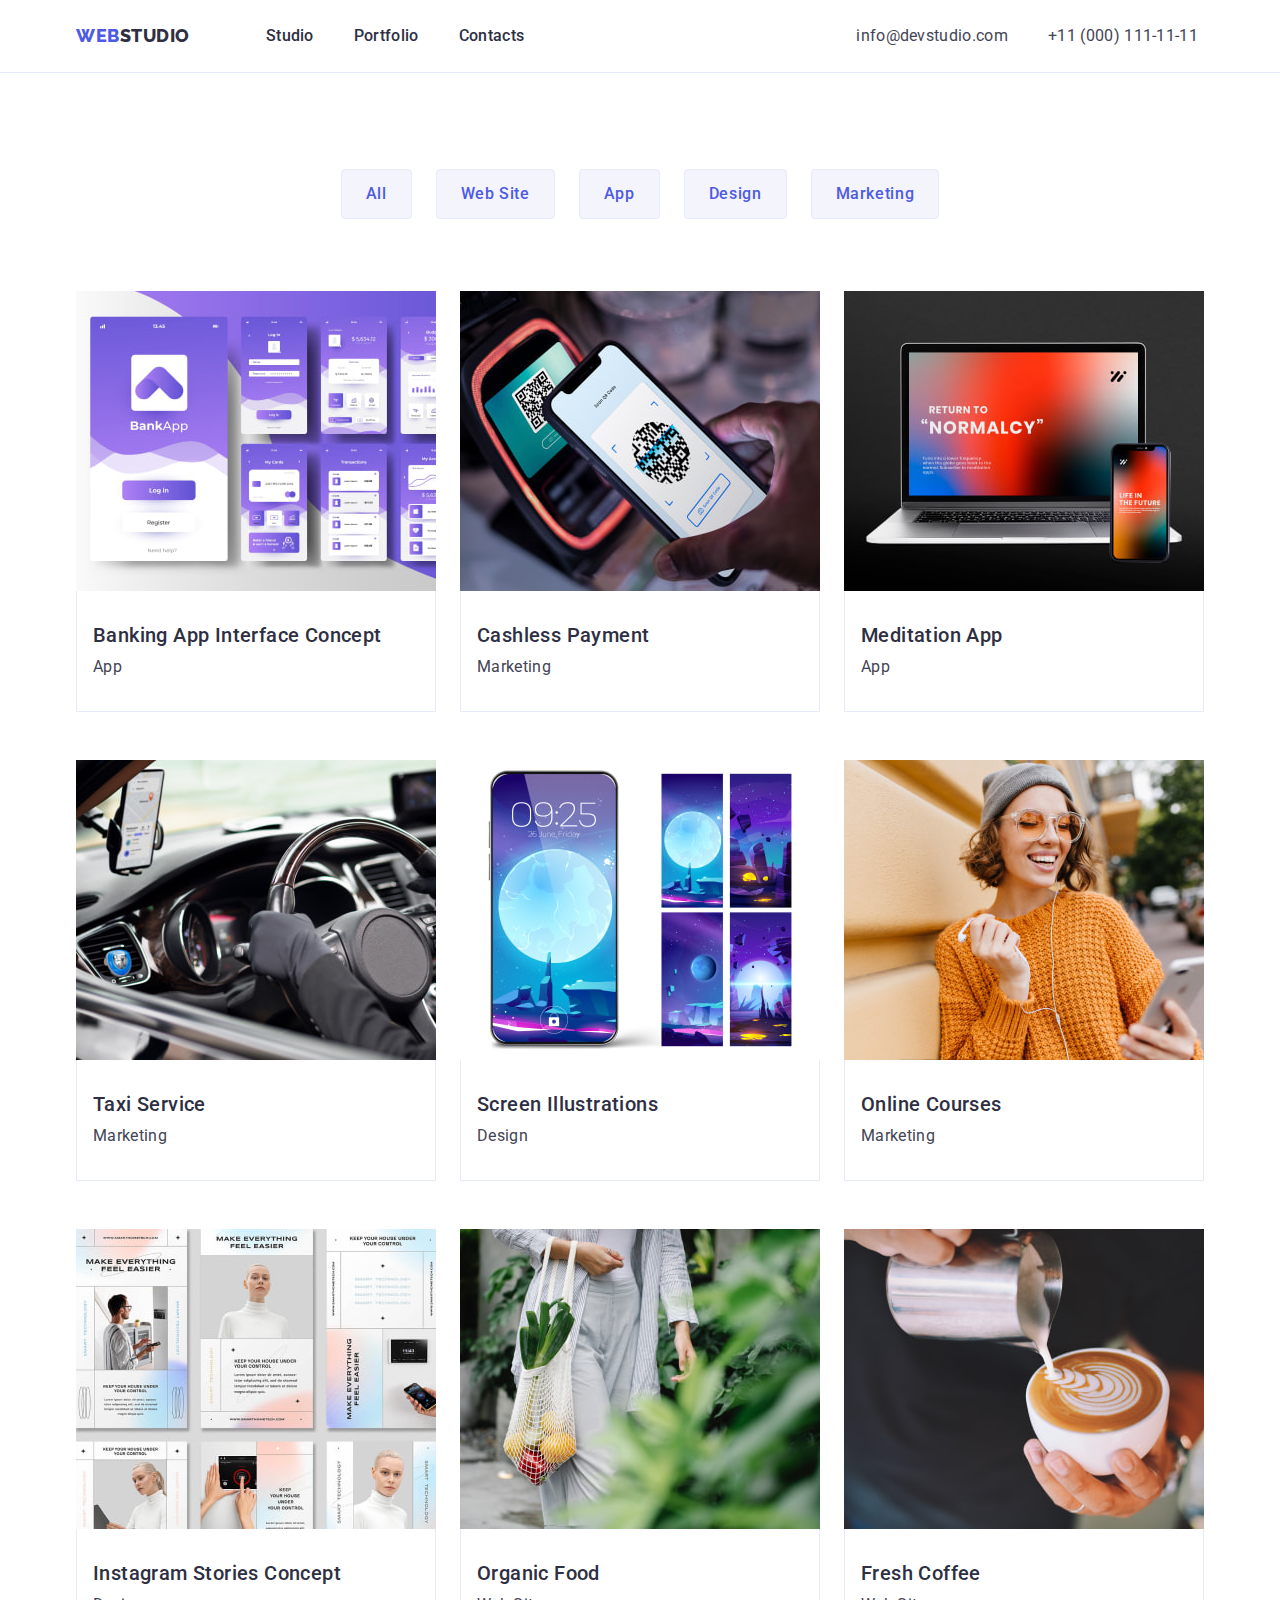
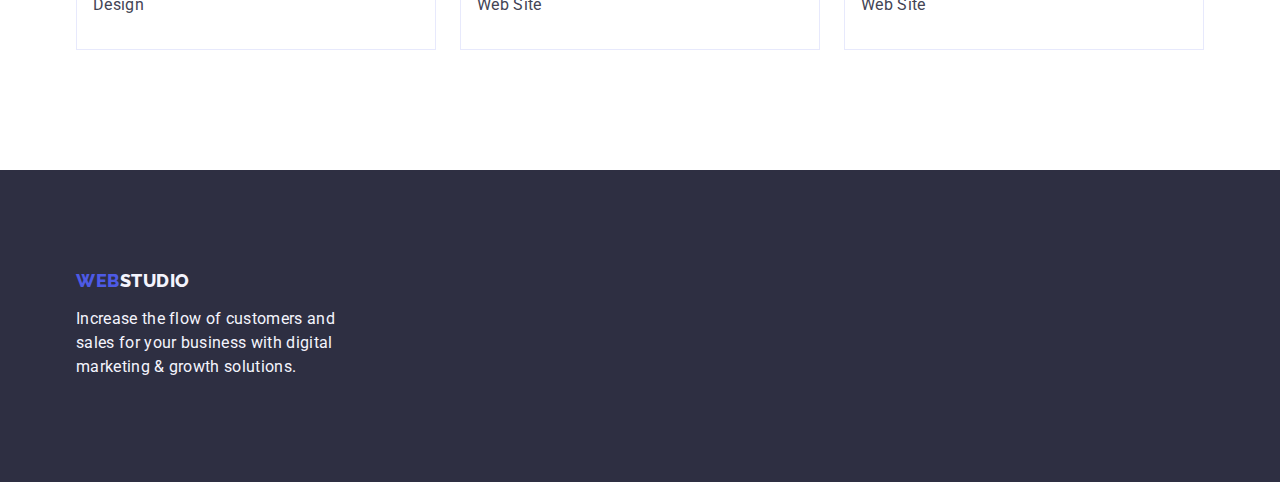
==== portfolio.html @ c2a58e36 "Initial commit" ====
<!DOCTYPE html>
<html lang="en">
  <head>
    <meta charset="UTF-8" />
    <meta http-equiv="X-UA-Compatible" content="IE=edge" />
    <meta name="viewport" content="width=device-width, initial-scale=1.0" />
    <title>WebSTUDIO</title>
    <link
      rel="stylesheet"
      href="https://cdn.jsdelivr.net/npm/modern-normalize@1.1.0/modern-normalize.min.css"
    />
    <link rel="preconnect" href="https://fonts.googleapis.com" />
    <link rel="preconnect" href="https://fonts.gstatic.com" crossorigin />
    <link
      href="https://fonts.googleapis.com/css2?family=Raleway:wght@800&family=Roboto:wght@400;500;700;900&display=swap"
      rel="stylesheet"
    />
    <link rel="stylesheet" href="./css/styles.css" />
  </head>
  <body>
    <!-- Верхушка -->
    <header class="header">
      <div class="container header-container">
        <nav class="list nav-list">
          <a class="logo link" href="./index.html"
            >Web<span class="logo-text-header">Studio</span></a
          >
          <ul class="menu list">
            <li><a class="link menu-item" href="./index.html">Studio</a></li>
            <li>
              <a class="link menu-item" href="./portfolio.html">Portfolio</a>
            </li>
            <li><a class="link menu-item" href="">Contacts</a></li>
          </ul>
        </nav>
        <!-- Контакти -->
        <address class="address address-list">
          <ul class="list contacts-list">
            <li>
              <a class="link contacts" href="mailto:info@devstudio.com"
                >info@devstudio.com</a
              >
            </li>
            <li>
              <a class="link contacts" href="tel:+110001111111"
                >+11 (000) 111-11-11</a
              >
            </li>
          </ul>
        </address>
      </div>
    </header>
    <!-- Основний контент -->
    <main>
      <section class="portfolio-section">
        <div class="container">
          <h1 class="hidden">Examples</h1>
          <ul class="filter-menu list">
            <li>
              <button type="button" class="filter-item-button">All</button>
            </li>
            <li>
              <button type="button" class="filter-item-button">Web Site</button>
            </li>
            <li>
              <button type="button" class="filter-item-button">App</button>
            </li>
            <li>
              <button type="button" class="filter-item-button">Design</button>
            </li>
            <li>
              <button type="button" class="filter-item-button">
                Marketing
              </button>
            </li>
          </ul>
          <!-- Приклади робіт -->
          <ul class="list examples-list">
            <li class="examples-item">
              <a class="link" href="">
                <img
                  width="360"
                  height="300"
                  src="./images/portfolio/example1.jpg"
                  alt="bank-app"
                />
                <div class="examples-subscription">
                  <h2 class="examples-names">Banking App Interface Concept</h2>
                  <p class="examples-position">App</p>
                </div></a
              >
            </li>
            <li class="examples-item">
              <a class="link" href=""
                ><img
                  width="360"
                  height="300"
                  src="./images/portfolio/example2.jpg"
                  alt="p2p-pay"
                />
                <div class="examples-subscription">
                  <h2 class="examples-names">Cashless Payment</h2>
                  <p class="examples-position">Marketing</p>
                </div></a
              >
            </li>
            <li class="examples-item">
              <a class="link" href=""
                ><img
                  width="360"
                  height="300"
                  src="./images/portfolio/example3.jpg"
                  alt="laptop-meditation-app"
                />
                <div class="examples-subscription">
                  <h2 class="examples-names">Meditation App</h2>
                  <p class="examples-position">App</p>
                </div></a
              >
            </li>
            <li class="examples-item">
              <a class="link" href=""
                ><img
                  width="360"
                  height="300"
                  src="./images/portfolio/example4.jpg"
                  alt="app-for-taxi"
                />
                <div class="examples-subscription">
                  <h2 class="examples-names">Taxi Service</h2>
                  <p class="examples-position">Marketing</p>
                </div></a
              >
            </li>
            <li class="examples-item">
              <a class="link" href=""
                ><img
                  width="360"
                  height="300"
                  src="./images/portfolio/example5.jpg"
                  alt="wallpapers-for-phone"
                />
                <div class="examples-subscription">
                  <h2 class="examples-names">Screen Illustrations</h2>
                  <p class="examples-position">Design</p>
                </div></a
              >
            </li>
            <li class="examples-item">
              <a class="link" href=""
                ><img
                  width="360"
                  height="300"
                  src="./images/portfolio/example6.jpg"
                  alt="happy-girl-with-phone"
                />
                <div class="examples-subscription">
                  <h2 class="examples-names">Online Courses</h2>
                  <p class="examples-position">Marketing</p>
                </div></a
              >
            </li>
            <li class="examples-item">
              <a class="link" href=""
                ><img
                  width="360"
                  height="300"
                  src="./images/portfolio/example7.jpg"
                  alt="examples-for-storytelling"
                />
                <div class="examples-subscription">
                  <h2 class="examples-names">Instagram Stories Concept</h2>
                  <p class="examples-position">Design</p>
                </div></a
              >
            </li>
            <li class="examples-item">
              <a class="link" href=""
                ><img
                  width="360"
                  height="300"
                  src="./images/portfolio/example8.jpg"
                  alt="organic-food-in-package"
                />
                <div class="examples-subscription">
                  <h2 class="examples-names">Organic Food</h2>
                  <p class="examples-position">Web Site</p>
                </div></a
              >
            </li>
            <li class="examples-item">
              <a class="link" href=""
                ><img
                  width="360"
                  height="300"
                  src="./images/portfolio/example9.jpg"
                  alt="barista-make-coffe"
                />
                <div class="examples-subscription">
                  <h2 class="examples-names">Fresh Coffee</h2>
                  <p class="examples-position">Web Site</p>
                </div></a
              >
            </li>
          </ul>
        </div>
      </section>
    </main>
    <!-- Низ сторінки -->
    <footer class="footer-section">
      <div class="container">
        <a class="logo-footer link" href="./index.html"
          >Web<span class="logo-text-footer">Studio</span></a
        >
        <p class="footer-text">
          Increase the flow of customers and sales for your business with
          digital marketing & growth solutions.
        </p>
      </div>
    </footer>
  </body>
</html>
---- css/styles.css ----
/* root, body */
:root {
  --primaty-font: 'Roboto', sans-serif;
  --secondary-font: 'Raleway', sans-serif;
  --body-color: #434455;
  --button-color: #4d5ae5;
  --button-hoover: #404bbf;
  --secondary-color: #2e2f42;
  --main-background-color: #ffffff;
  --second-background-color: #f4f4fd;
  --button-border-color: #e7e9fc;
}
body {
  font-family: var(--primaty-font);
  color: var(--body-color);
  background-color: var(--main-background-color);
}
/* ========================COMMON========================== */
.list {
  list-style: none;
  color: var(--secondary-color);
  padding: 0;
  margin: 0;
}
.link {
  text-decoration: none;
}
h1,
h2,
h3,
h4,
h5,
h6,
p {
  margin: 0 auto;
}
img {
  display: block;
}
.container {
  width: 1158px;
  margin: 0 auto;
  padding: 0 15px;
}
.hidden {
  position: absolute;
  width: 1px;
  height: 1px;
  margin: -1px;
  border: 0;
  padding: 0;

  white-space: nowrap;
  clip-path: inset(100%);
  clip: rect(0 0 0 0);
  overflow: hidden;
}
/* ========================COMMON========================== */

/* ========================HEADER========================== */
.header {
  border-bottom: 1px solid var(--button-border-color);
}
.header-container {
  display: flex;
  align-items: center;
}
.nav-list {
  display: flex;
  align-items: center;
  margin-right: 332px;
}
.menu {
  display: flex;
  align-items: center;
  gap: 40px;
}
.address-list {
  display: flex;
  align-items: center;
}
.logo {
  font-family: var(--secondary-font);
  font-weight: 800;
  font-size: 18px;
  line-height: 1.17;
  letter-spacing: 0.03em;
  text-transform: uppercase;
  color: var(--button-color);
  margin-right: 76px;
}
.logo-text-header {
  color: var(--secondary-color);
}
.menu-item {
  font-weight: 500;
  font-size: 16px;
  line-height: 1.5;
  letter-spacing: 0.02em;
  color: var(--secondary-color);
  display: block;
  padding: 24px 0;
}
.contacts-list {
  display: flex;
  align-items: center;
  gap: 40px;
}
.contacts {
  font-size: 16px;
  line-height: 1.5;
  letter-spacing: 0.02em;
  color: var(--body-color);
}

.menu-item:focus,
.contacts:focus,
.menu-item:hover,
.contacts:hover {
  color: var(--button-hoover);
}
.address {
  font-style: normal;
}
/* ========================HEADER========================== */

/* =========================HERO=========================== */
.header-container {
  display: flex;
  align-items: center;
}
.hero-button {
  padding: 16px 32px;
  background: var(--button-color);
  box-shadow: 0px 4px 4px rgba(0, 0, 0, 0.15);
  border-radius: 4px;
  color: var(--main-background-color);
  cursor: pointer;
  font-family: 'Roboto', sans-serif;
  font-style: normal;
  font-weight: 500;
  font-size: 16px;
  line-height: 1.5;
  letter-spacing: 0.04em;
  display: block;
  min-width: 169px;
  height: 56px;
  border: none;
  margin: 48px auto 0 auto;
}
.hero-button:hover,
.hero-button:focus {
  background: var(--button-hoover);
}

/* =========================HERO=========================== */
/* =========================SECTIONS=========================== */
.topics {
  font-weight: 700;
  font-size: 36px;
  line-height: 1.11;
  text-align: center;
  letter-spacing: 0.02em;
  text-transform: capitalize;
  color: var(--secondary-color);
  margin-bottom: 72px;
}
.names {
  font-weight: 500;
  font-size: 20px;
  line-height: 1.2;
  text-align: center;
  letter-spacing: 0.02em;
  color: var(--secondary-color);
  margin-bottom: 8px;
}
.team-section {
  background: var(--second-background-color);
  padding: 120px 0;
}
.team-list {
  display: flex;
  gap: 24px;
}
.hero-text {
  font-weight: 700;
  font-size: 56px;
  line-height: 1.07;
  text-align: center;
  letter-spacing: 0.02em;
  color: var(--main-background-color);
  max-width: 496px;
}
.hero {
  background-color: var(--secondary-color);
  height: 600px;
  padding: 188px 0;
}
.abilities {
  font-weight: 500;
  font-size: 20px;
  line-height: 1.2;
  letter-spacing: 0.02em;
  color: var(--secondary-color);
  margin-bottom: 8px;
}
.abilities-section {
  padding: 120px 0;
}
.abilities-list {
  display: flex;
  align-items: center;
  gap: 24px;
}
.abilities-item {
  width: calc((100% - 72px) / 4);
}
.abilities-description {
  font-size: 16px;
  line-height: 1.5;
  letter-spacing: 0.02em;
  color: var(--body-color);
}
.doing-section {
  padding-bottom: 120px;
}
.doing-list {
  display: flex;
  gap: 24px;
}
.doing-item {
  width: calc((100% - 48px) / 3);
}

.team-card {
  background: var(--main-background-color);
  box-shadow: 0px 1px 6px rgba(46, 47, 66, 0.08),
    0px 1px 1px rgba(46, 47, 66, 0.16), 0px 2px 1px rgba(46, 47, 66, 0.08);
  border-radius: 0px 0px 4px 4px;
  width: calc((100% - 72px) / 4);
}
.position-block {
  padding: 32px 16px;
}
/* ==names-position used in portfolio.html also */
.names-position {
  font-size: 16px;
  line-height: 1.5;
  text-align: center;
  letter-spacing: 0.02em;
  color: var(--body-color);
}
/* =========================SECTION=========================== */

/* ==========================PORTFOLIO========================== */
.filter-item-button {
  justify-content: center;
  align-items: center;
  padding: 12px 24px;
  background: var(--second-background-color);
  border: 1px solid var(--button-border-color);
  border-radius: 4px;
  color: var(--button-color);
  cursor: pointer;
  font-family: 'Roboto', sans-serif;
  font-style: normal;
  font-weight: 500;
  font-size: 16px;
  line-height: 1.5;
  align-items: center;
  text-align: center;
  letter-spacing: 0.04em;
  padding: 12px 24px;
}
.filter-item-button:focus,
.filter-item-button:hover {
  color: var(--main-background-color);
  background: var(--button-hoover);
  border: 1px solid transparent;
}
.filter-menu {
  display: flex;
  justify-content: center;
  gap: 24px;
  margin-bottom: 72px;
}
.examples-list {
  display: flex;
  flex-wrap: wrap;
  column-gap: 24px;
  row-gap: 48px;
}
.examples-item {
  background: var(--main-background-color);
  width: calc((100% - 48px) / 3);
}
.examples-subscription {
  padding: 32px 16px;
  border: 1px solid var(--button-border-color);
  border-top: none;
}
.portfolio-section {
  padding: 96px 0 120px;
}
.examples-names {
  font-weight: 500;
  font-size: 20px;
  line-height: 1.2;
  letter-spacing: 0.02em;
  color: var(--secondary-color);
  margin-bottom: 8px;
}
.examples-position {
  font-size: 16px;
  line-height: 1.5;
  letter-spacing: 0.02em;
  color: var(--body-color);
}
/* ==========================PORTFOLIO========================== */

/* =========================FOOTER=========================== */
.logo-footer {
  font-family: var(--secondary-font);
  font-weight: 800;
  font-size: 18px;
  line-height: 1.17;
  letter-spacing: 0.03em;
  text-transform: uppercase;
  color: var(--button-color);
  display: inline-block;
  margin-bottom: 16px;
}
.logo-text-footer {
  color: var(--second-background-color);
}
.footer-section {
  height: 312px;
  left: 0px;
  top: 2280px;
  background: var(--secondary-color);
  padding: 100px 0;
}
.footer-text {
  width: 264px;
  height: 72px;
  left: 156px;
  top: 2420px;
  font-size: 16px;
  line-height: 1.5;
  letter-spacing: 0.02em;
  color: var(--second-background-color);
  margin: 0;
}
/* =========================FOOTER=========================== */
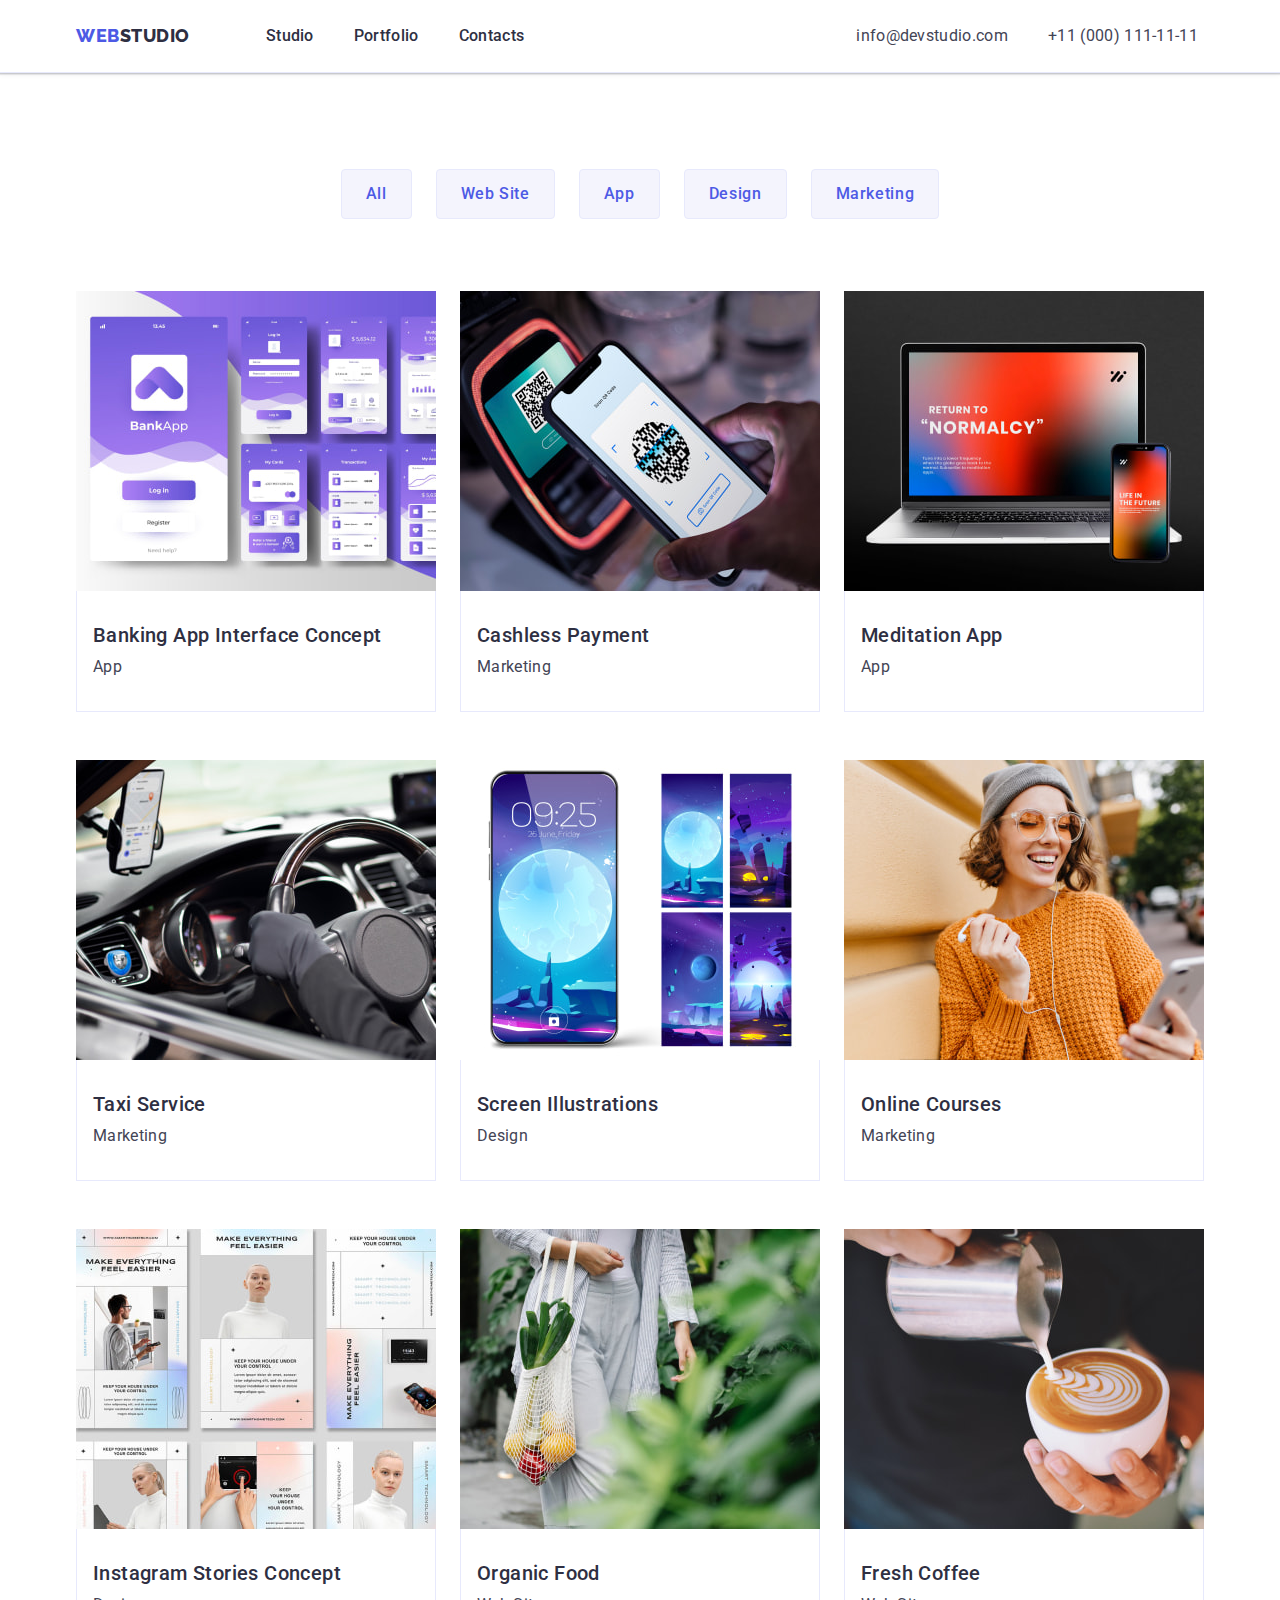
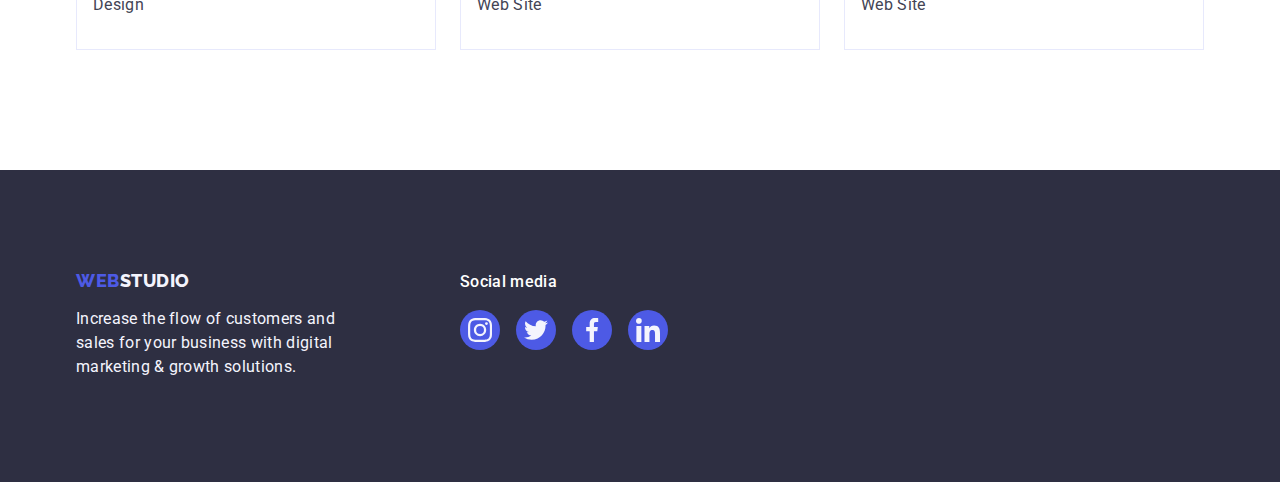
==== commit 5d9787d1: "first try" ====
--- a/portfolio.html
+++ b/portfolio.html
@@ -77,7 +77,7 @@
           <!-- Приклади робіт -->
           <ul class="list examples-list">
             <li class="examples-item">
-              <a class="link" href="">
+              <a class="link examples-link" href="">
                 <img
                   width="360"
                   height="300"
@@ -208,14 +208,49 @@
     </main>
     <!-- Низ сторінки -->
     <footer class="footer-section">
-      <div class="container">
-        <a class="logo-footer link" href="./index.html"
-          >Web<span class="logo-text-footer">Studio</span></a
-        >
-        <p class="footer-text">
-          Increase the flow of customers and sales for your business with
-          digital marketing & growth solutions.
-        </p>
+      <div class="container footer-container">
+        <div class="footer-left">
+          <a class="logo-footer link" href="./index.html"
+            >Web<span class="logo-text-footer">Studio</span></a
+          >
+          <p class="footer-text">
+            Increase the flow of customers and sales for your business with
+            digital marketing & growth solutions.
+          </p>
+        </div>
+        <div class="footer-right">
+          <p class="footer-social">Social media</p>
+          <ul class="list footer-social-list">
+            <li class="footer-social-item">
+              <a class="footer-social-link" href=""
+                ><svg class="footer-svg-social" width="24" height="24">
+                  <use href="./images/icons.svg#instagram"></use>
+                </svg>
+              </a>
+            </li>
+            <li class="footer-social-item">
+              <a class="footer-social-link" href=""
+                ><svg class="footer-svg-social" width="24" height="24">
+                  <use href="./images/icons.svg#twitter"></use>
+                </svg>
+              </a>
+            </li>
+            <li class="footer-social-item">
+              <a class="footer-social-link" href=""
+                ><svg class="footer-svg-social" width="24" height="24">
+                  <use href="./images/icons.svg#facebook"></use>
+                </svg>
+              </a>
+            </li>
+            <li class="footer-social-item">
+              <a class="footer-social-link" href=""
+                ><svg class="footer-svg-social" width="24" height="24">
+                  <use href="./images/icons.svg#linkedin"></use>
+                </svg>
+              </a>
+            </li>
+          </ul>
+        </div>
       </div>
     </footer>
   </body>
--- a/css/styles.css
+++ b/css/styles.css
@@ -9,6 +9,8 @@
   --main-background-color: #ffffff;
   --second-background-color: #f4f4fd;
   --button-border-color: #e7e9fc;
+  --icon-color: #8e8f99;
+  --footer-social-focus: #31d0aa;
 }
 body {
   font-family: var(--primaty-font);
@@ -60,6 +62,8 @@
 /* ========================HEADER========================== */
 .header {
   border-bottom: 1px solid var(--button-border-color);
+  box-shadow: 0px 2px 1px rgba(46, 47, 66, 0.08),
+    0px 1px 1px rgba(46, 47, 66, 0.16), 0px 1px 6px rgba(46, 47, 66, 0.08);
 }
 .header-container {
   display: flex;
@@ -192,9 +196,16 @@
   max-width: 496px;
 }
 .hero {
-  background-color: var(--secondary-color);
   height: 600px;
   padding: 188px 0;
+  background-image: linear-gradient(
+      rgba(46, 47, 66, 0.7),
+      rgba(46, 47, 66, 0.7)
+    ),
+    url(../images/hero-background.jpg);
+  background-size: cover;
+  background-position: center;
+  background-repeat: no-repeat;
 }
 .abilities {
   font-weight: 500;
@@ -220,6 +231,18 @@
   line-height: 1.5;
   letter-spacing: 0.02em;
   color: var(--body-color);
+}
+.abilities-icon {
+  display: flex;
+  align-items: center;
+  justify-content: center;
+  width: 264px;
+  height: 112px;
+  border-radius: 4px;
+  background-color: var(--second-background-color);
+  margin-bottom: 8px;
+  top: 0px;
+  left: 0px;
 }
 .doing-section {
   padding-bottom: 120px;
@@ -240,7 +263,7 @@
   width: calc((100% - 72px) / 4);
 }
 .position-block {
-  padding: 32px 16px;
+  padding: 32px 0;
 }
 /* ==names-position used in portfolio.html also */
 .names-position {
@@ -249,6 +272,60 @@
   text-align: center;
   letter-spacing: 0.02em;
   color: var(--body-color);
+}
+.social-list {
+  display: flex;
+  justify-content: center;
+  gap: 24px;
+  margin-top: 8px;
+}
+.social-item {
+  width: 40px;
+  height: 40px;
+}
+.social-link {
+  width: 100%;
+  height: 100%;
+  border-radius: 50%;
+  display: flex;
+  justify-content: center;
+  align-items: center;
+  background-color: var(--button-color);
+}
+.social-link:hover,
+.social-link:focus {
+  background-color: var(--button-hoover);
+}
+.svg-social {
+  fill: var(--second-background-color);
+}
+.customers {
+  padding: 120px 0;
+}
+.customers-list {
+  display: flex;
+  gap: 24px;
+}
+.customers-item {
+  width: calc((100% - 120px) / 6);
+  height: 88px;
+}
+.customers-link {
+  width: 100%;
+  height: 100%;
+  border: 1px solid var(--icon-color);
+  border-radius: 4px;
+  display: flex;
+  align-items: center;
+  justify-content: center;
+  color: var(--icon-color);
+}
+.customers-link:focus,
+.customers-link:hover {
+  color: var(--button-hoover);
+}
+.customers-icon {
+  fill: currentColor;
 }
 /* =========================SECTION=========================== */
 
@@ -277,6 +354,8 @@
   color: var(--main-background-color);
   background: var(--button-hoover);
   border: 1px solid transparent;
+  box-shadow: 0px 3px 1px rgba(0, 0, 0, 0.1), 0px 2px 1px rgba(0, 0, 0, 0.08),
+    0px 2px 2px rgba(0, 0, 0, 0.12);
 }
 .filter-menu {
   display: flex;
@@ -315,6 +394,14 @@
   line-height: 1.5;
   letter-spacing: 0.02em;
   color: var(--body-color);
+}
+.examples-link {
+  display: block;
+}
+.examples-link:hover,
+.examples-link:focus {
+  box-shadow: 0px 1px 6px rgba(46, 47, 66, 0.08),
+    0px 1px 1px rgba(46, 47, 66, 0.16), 0px 2px 1px rgba(46, 47, 66, 0.08);
 }
 /* ==========================PORTFOLIO========================== */
 
@@ -351,4 +438,43 @@
   color: var(--second-background-color);
   margin: 0;
 }
+.footer-container {
+  display: flex;
+  align-items: baseline;
+}
+.footer-left {
+  padding-right: 120px;
+}
+.footer-social {
+  font-weight: 500;
+  font-size: 16px;
+  line-height: 1.5;
+  letter-spacing: 0.02em;
+  color: var(--main-background-color);
+  margin-bottom: 16px;
+}
+.footer-social-list {
+  display: flex;
+  gap: 16px;
+}
+.footer-social-item {
+  width: 40px;
+  height: 40px;
+}
+.footer-social-link {
+  width: 100%;
+  height: 100%;
+  background-color: var(--button-color);
+  border-radius: 50%;
+  display: flex;
+  align-items: center;
+  justify-content: center;
+}
+.footer-social-link:hover,
+.footer-social-link:focus {
+  background-color: var(--footer-social-focus);
+}
+.footer-svg-social {
+  fill: var(--second-background-color);
+}
 /* =========================FOOTER=========================== */
